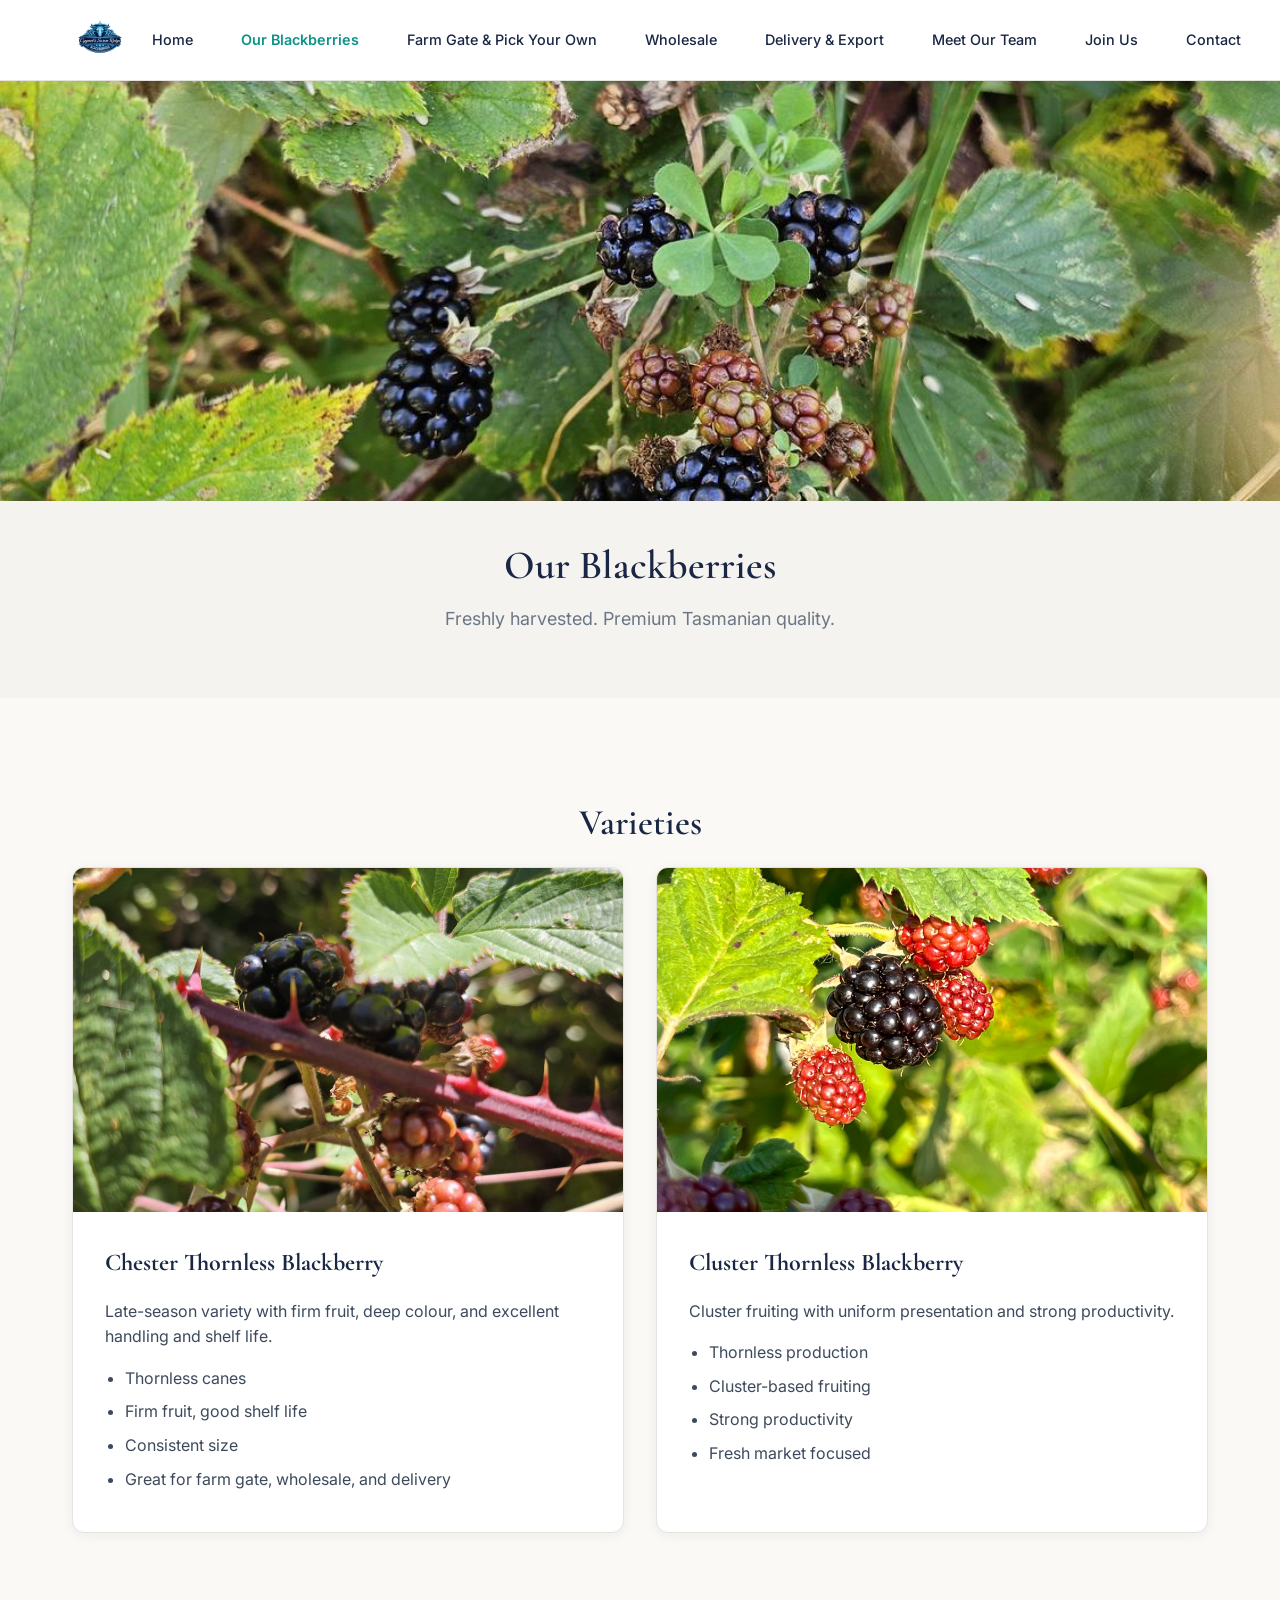
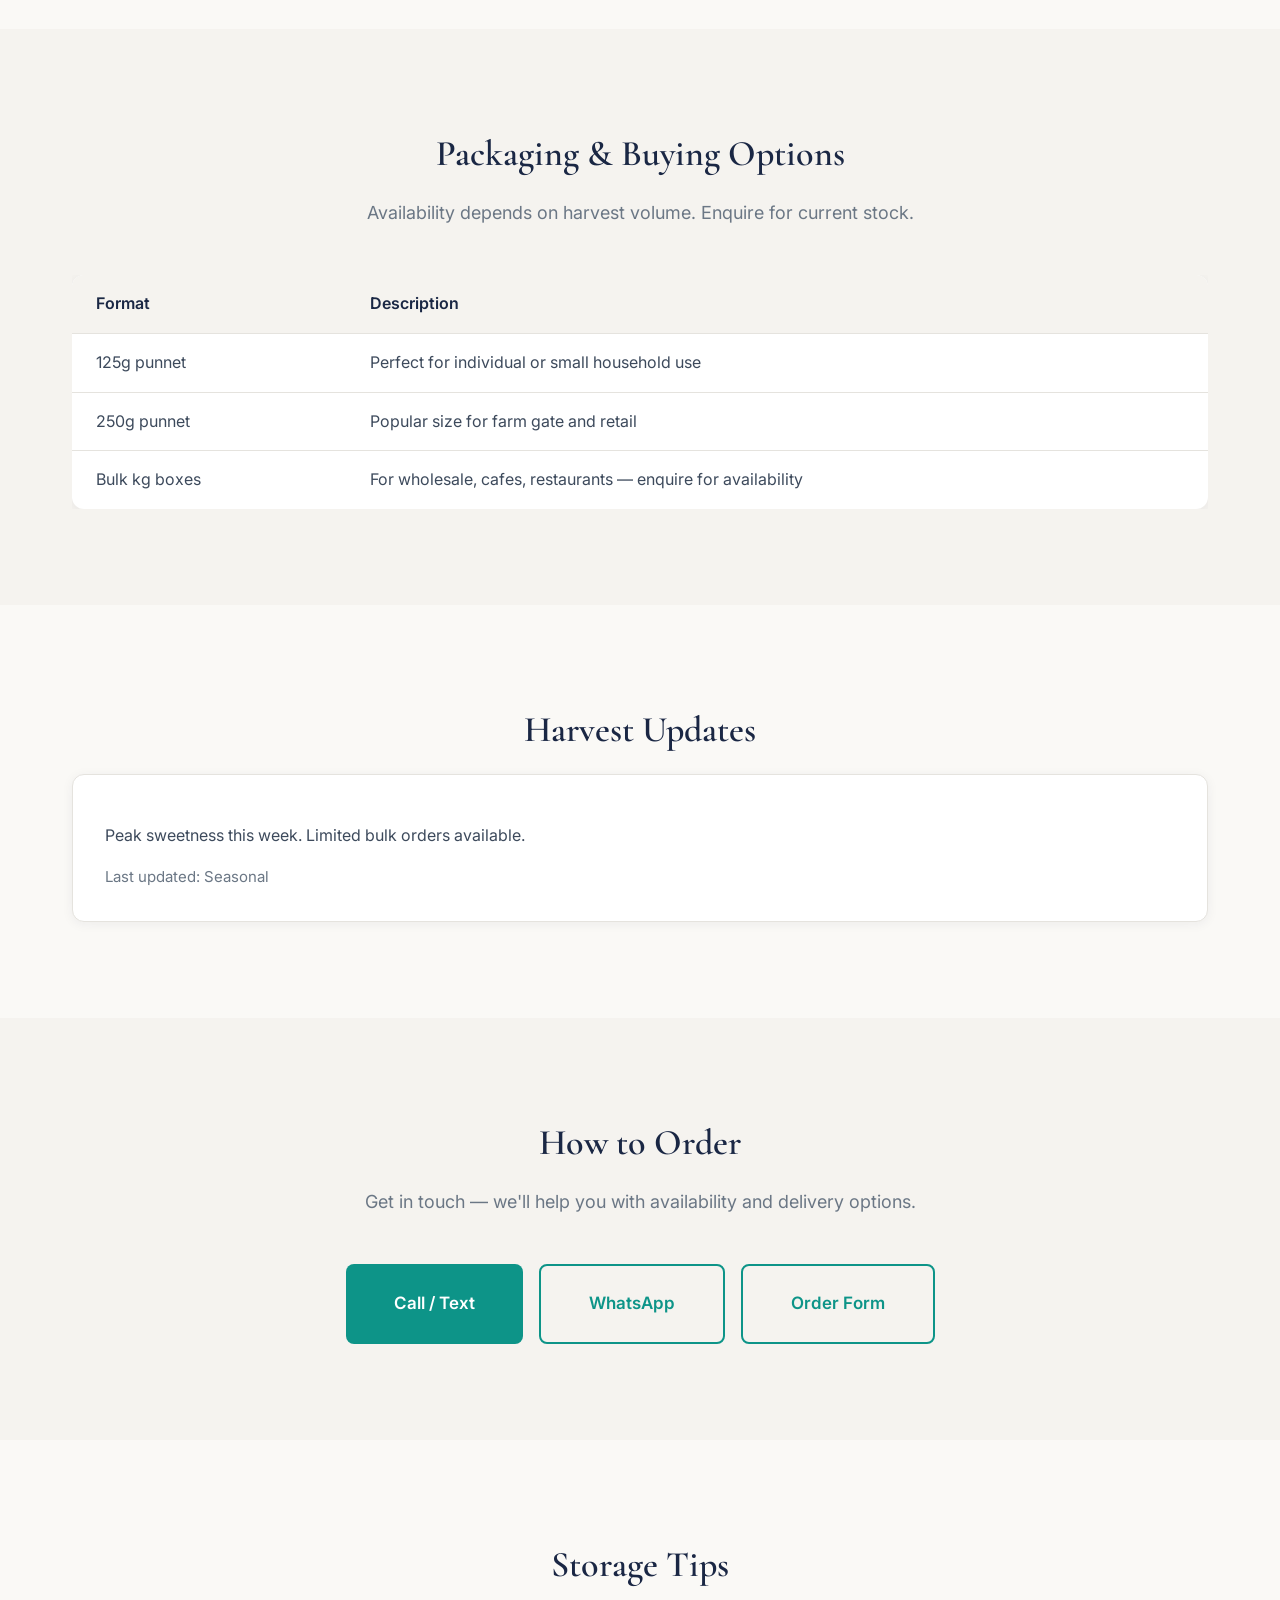
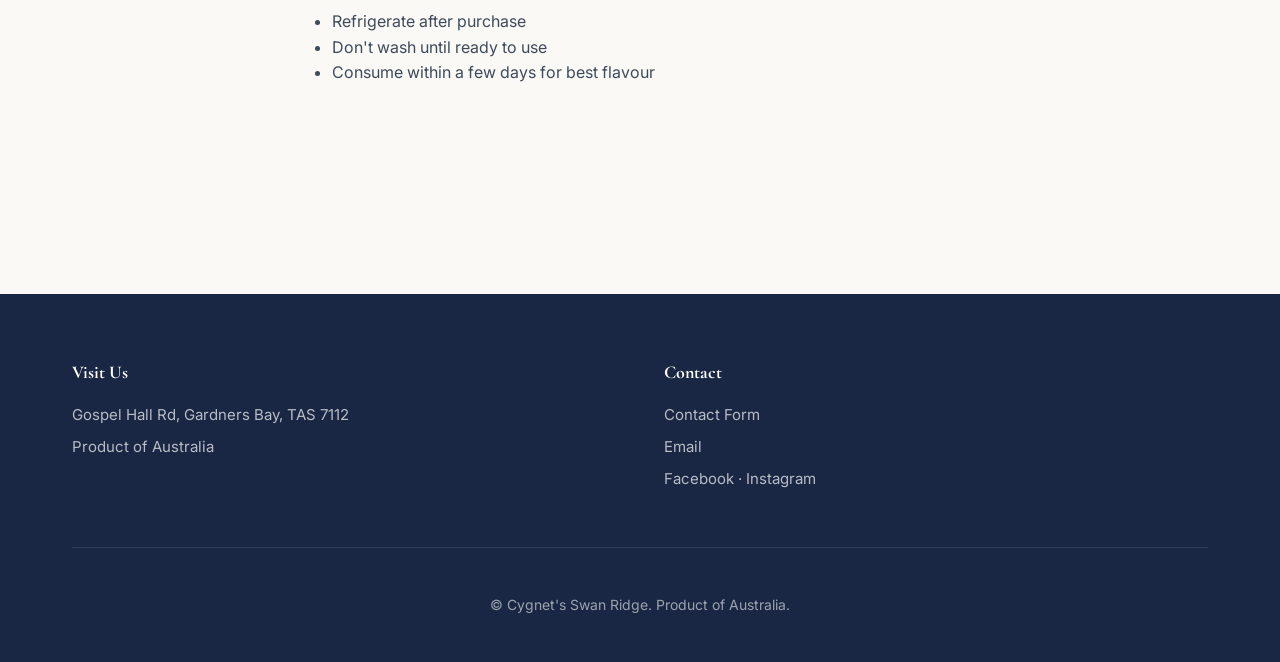
==== blackberries.html @ 9a91f0d4 "initial website page" ====
<!DOCTYPE html>
<html lang="en">
<head>
  <meta charset="UTF-8">
  <meta name="viewport" content="width=device-width, initial-scale=1.0">
  <title>Our Blackberries — Cygnet's Swan Ridge | Chester & Cluster Thornless Varieties</title>
  <meta name="description" content="Premium Chester Thornless and Cluster Thornless blackberries from Cygnet's Swan Ridge. Freshly harvested, Tasmanian grown. Punnets and bulk options. Order now.">
  <link rel="stylesheet" href="assets/css/main.css">
</head>
<body>
  <header class="site-header">
    <div class="container">
      <div class="header-inner">
        <a href="index.html" class="site-logo" aria-label="Cygnet's Swan Ridge Home">
          <img src="assets/images/logo/Updated_logo.png" alt="Cygnet's Swan Ridge — Premium Tasmanian Blackberries">
        </a>
        <button class="nav-toggle" aria-label="Toggle menu" type="button">☰</button>
        <nav class="main-nav">
          <ul>
            <li><a href="index.html">Home</a></li>
            <li><a href="blackberries.html" class="active">Our Blackberries</a></li>
            <li><a href="farm-gate.html">Farm Gate & Pick Your Own</a></li>
            <li><a href="wholesale.html">Wholesale</a></li>
            <li><a href="delivery-export.html">Delivery & Export</a></li>
            <li><a href="team.html">Meet Our Team</a></li>
            <li><a href="join.html">Join Us</a></li>
            <li><a href="contact.html">Contact</a></li>
          </ul>
        </nav>
      </div>
    </div>
  </header>

  <main>
    <section class="page-hero">
      <div class="page-hero__image">
        <img src="assets/images/blackberries/Black_3.jpg" alt="Fresh blackberries from Cygnet's Swan Ridge">
      </div>
      <div class="container">
        <h1>Our Blackberries</h1>
        <p>Freshly harvested. Premium Tasmanian quality.</p>
      </div>
    </section>

    <!-- Varieties -->
    <section class="section">
      <div class="container">
        <h2 class="section-title">Varieties</h2>
        <div class="variety-cards">
          <div class="variety-card">
            <div class="variety-card__image-wrap">
              <img src="assets/images/blackberries/Blac_1.jpg" alt="Chester Thornless blackberries on the vine" onerror="this.parentElement.classList.add('placeholder')">
            </div>
            <div class="variety-card__content">
              <h3>Chester Thornless Blackberry</h3>
              <p>Late-season variety with firm fruit, deep colour, and excellent handling and shelf life.</p>
              <ul>
                <li>Thornless canes</li>
                <li>Firm fruit, good shelf life</li>
                <li>Consistent size</li>
                <li>Great for farm gate, wholesale, and delivery</li>
              </ul>
            </div>
          </div>
          <div class="variety-card">
            <div class="variety-card__image-wrap">
              <img src="assets/images/blackberries/Black_2.jpg" alt="Cluster Thornless blackberries" onerror="this.parentElement.classList.add('placeholder')">
            </div>
            <div class="variety-card__content">
              <h3>Cluster Thornless Blackberry</h3>
              <p>Cluster fruiting with uniform presentation and strong productivity.</p>
              <ul>
                <li>Thornless production</li>
                <li>Cluster-based fruiting</li>
                <li>Strong productivity</li>
                <li>Fresh market focused</li>
              </ul>
            </div>
          </div>
        </div>
      </div>
    </section>

    <!-- Packaging & Buying Options -->
    <section class="section section--alt">
      <div class="container">
        <h2 class="section-title">Packaging & Buying Options</h2>
        <p class="section-subtitle mb-2xl">Availability depends on harvest volume. Enquire for current stock.</p>
        <div class="packaging-table-wrap">
        <table class="packaging-table">
          <thead>
            <tr>
              <th>Format</th>
              <th>Description</th>
            </tr>
          </thead>
          <tbody>
            <tr>
              <td>125g punnet</td>
              <td>Perfect for individual or small household use</td>
            </tr>
            <tr>
              <td>250g punnet</td>
              <td>Popular size for farm gate and retail</td>
            </tr>
            <tr>
              <td>Bulk kg boxes</td>
              <td>For wholesale, cafes, restaurants — enquire for availability</td>
            </tr>
          </tbody>
        </table>
        </div>
      </div>
    </section>

    <!-- Harvest Updates -->
    <section class="section">
      <div class="container">
        <h2 class="section-title">Harvest Updates</h2>
        <div id="harvest-updates" class="card">
          <p class="mb-0">Peak sweetness this week. Limited bulk orders available.</p>
          <p class="mb-0" style="margin-top: var(--space-md); font-size: 0.9375rem; color: var(--color-body-muted);">Last updated: Seasonal</p>
        </div>
      </div>
    </section>

    <!-- How to Order -->
    <section class="section section--alt">
      <div class="container">
        <h2 class="section-title">How to Order</h2>
        <p class="section-subtitle mb-2xl">Get in touch — we'll help you with availability and delivery options.</p>
        <div class="hero__ctas" style="justify-content: center;">
          <a href="tel:+61400000000" class="btn btn--primary btn--lg">Call / Text</a>
          <a href="https://wa.me/61400000000" class="btn btn--secondary btn--lg" target="_blank" rel="noopener">WhatsApp</a>
          <a href="contact.html" class="btn btn--secondary btn--lg">Order Form</a>
        </div>
      </div>
    </section>

    <!-- Storage Tips -->
    <section class="section">
      <div class="container container--narrow">
        <h2 class="section-title">Storage Tips</h2>
        <ul style="padding-left: 1.25rem; color: var(--color-body);">
          <li>Refrigerate after purchase</li>
          <li>Don't wash until ready to use</li>
          <li>Consume within a few days for best flavour</li>
        </ul>
      </div>
    </section>
  </main>

  <footer class="site-footer">
    <div class="container">
      <div class="footer-grid">
        <div class="footer-section">
          <h4>Visit Us</h4>
          <p>Gospel Hall Rd, Gardners Bay, TAS 7112</p>
          <p>Product of Australia</p>
        </div>
        <div class="footer-section">
          <h4>Contact</h4>
          <p><a href="contact.html">Contact Form</a></p>
          <p><a href="mailto:hello@cygnetswanridge.com.au">Email</a></p>
          <p><a href="#" aria-label="Facebook">Facebook</a> · <a href="#" aria-label="Instagram">Instagram</a></p>
        </div>
      </div>
      <div class="footer-bottom">
        <p>© Cygnet's Swan Ridge. Product of Australia.</p>
      </div>
    </div>
  </footer>

  <script src="assets/js/nav.js"></script>
  <script src="assets/js/harvest-updates.js"></script>
</body>
</html>
---- assets/css/main.css ----
/* Cygnet's Swan Ridge — Main Stylesheet */
@import url('https://fonts.googleapis.com/css2?family=Cormorant+Garamond:ital,wght@0,400;0,500;0,600;0,700;1,400&family=Inter:wght@400;500;600;700&display=swap');

@import 'variables.css';
@import 'reset.css';
@import 'layout.css';
@import 'components.css';

/* Utility */
.text-center { text-align: center; }
.mb-0 { margin-bottom: 0; }
.mb-lg { margin-bottom: var(--space-lg); }
.mb-xl { margin-bottom: var(--space-xl); }
.mb-2xl { margin-bottom: var(--space-2xl); }
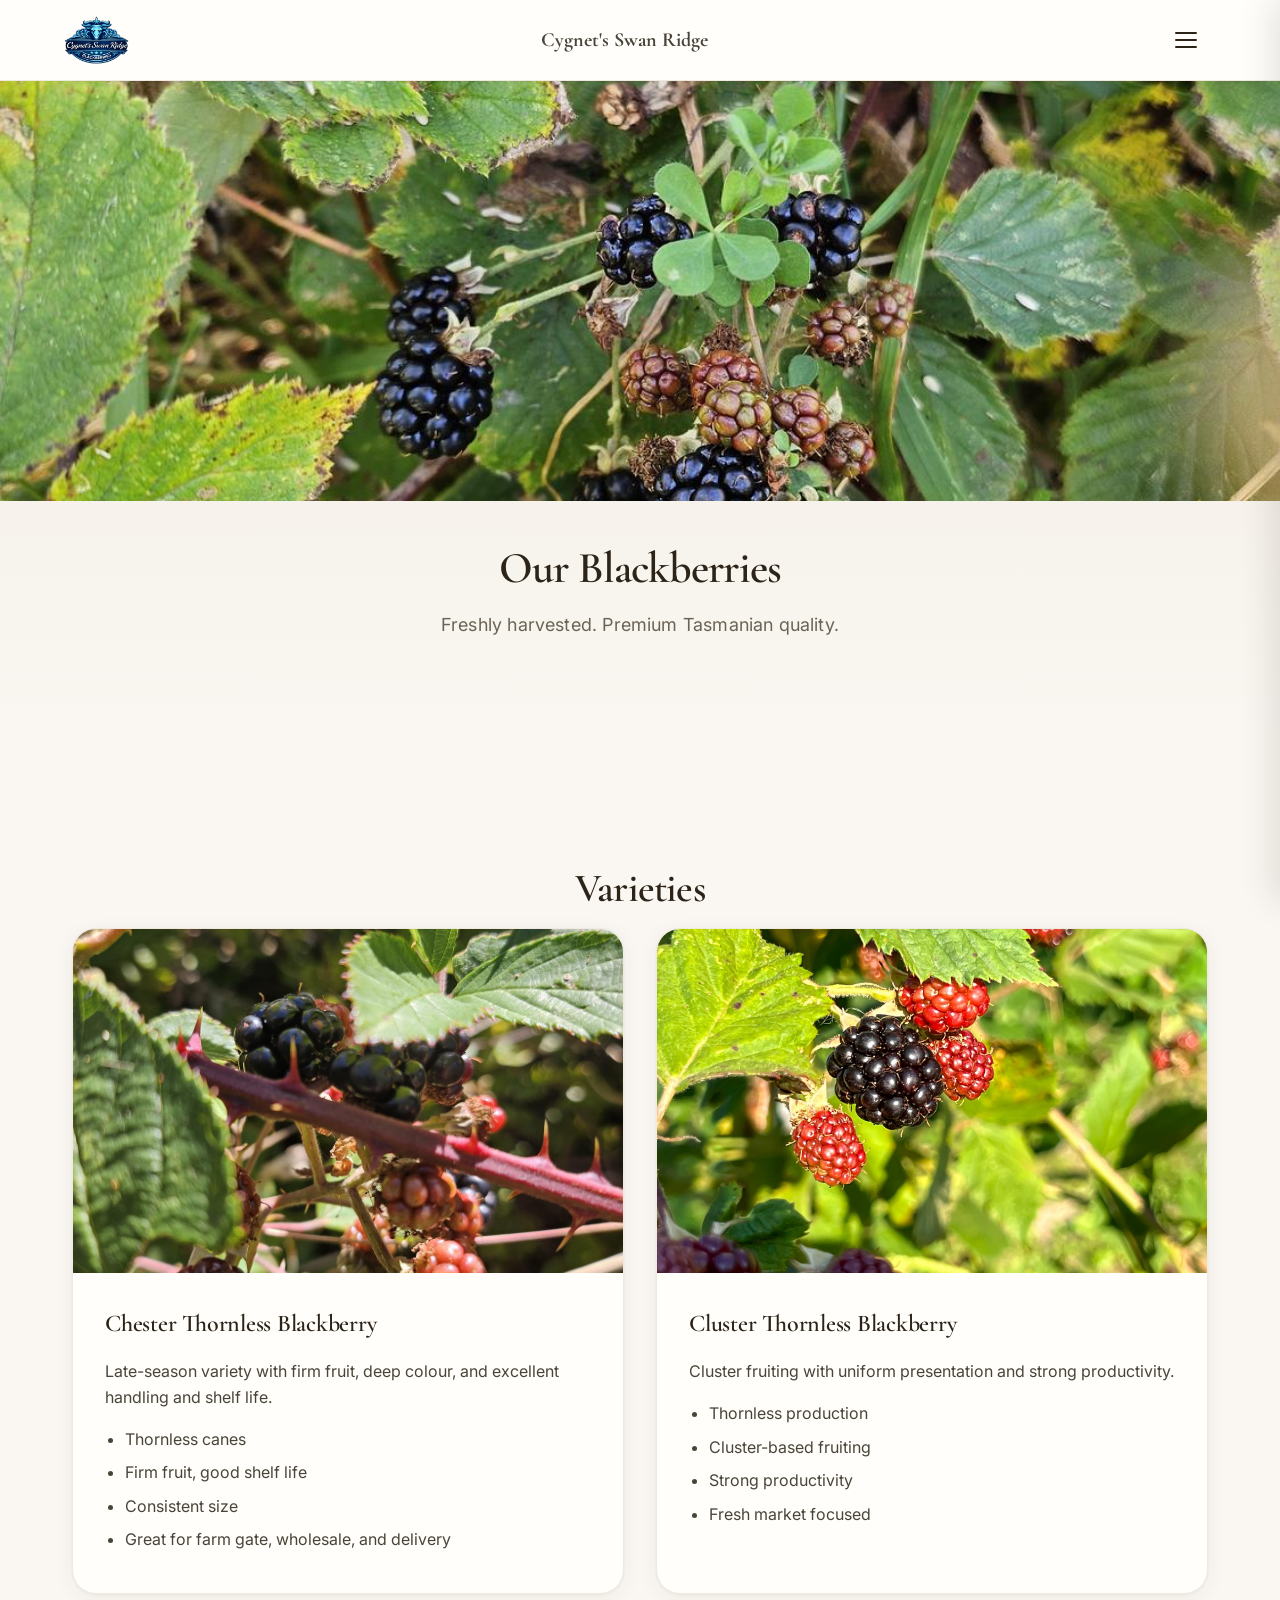
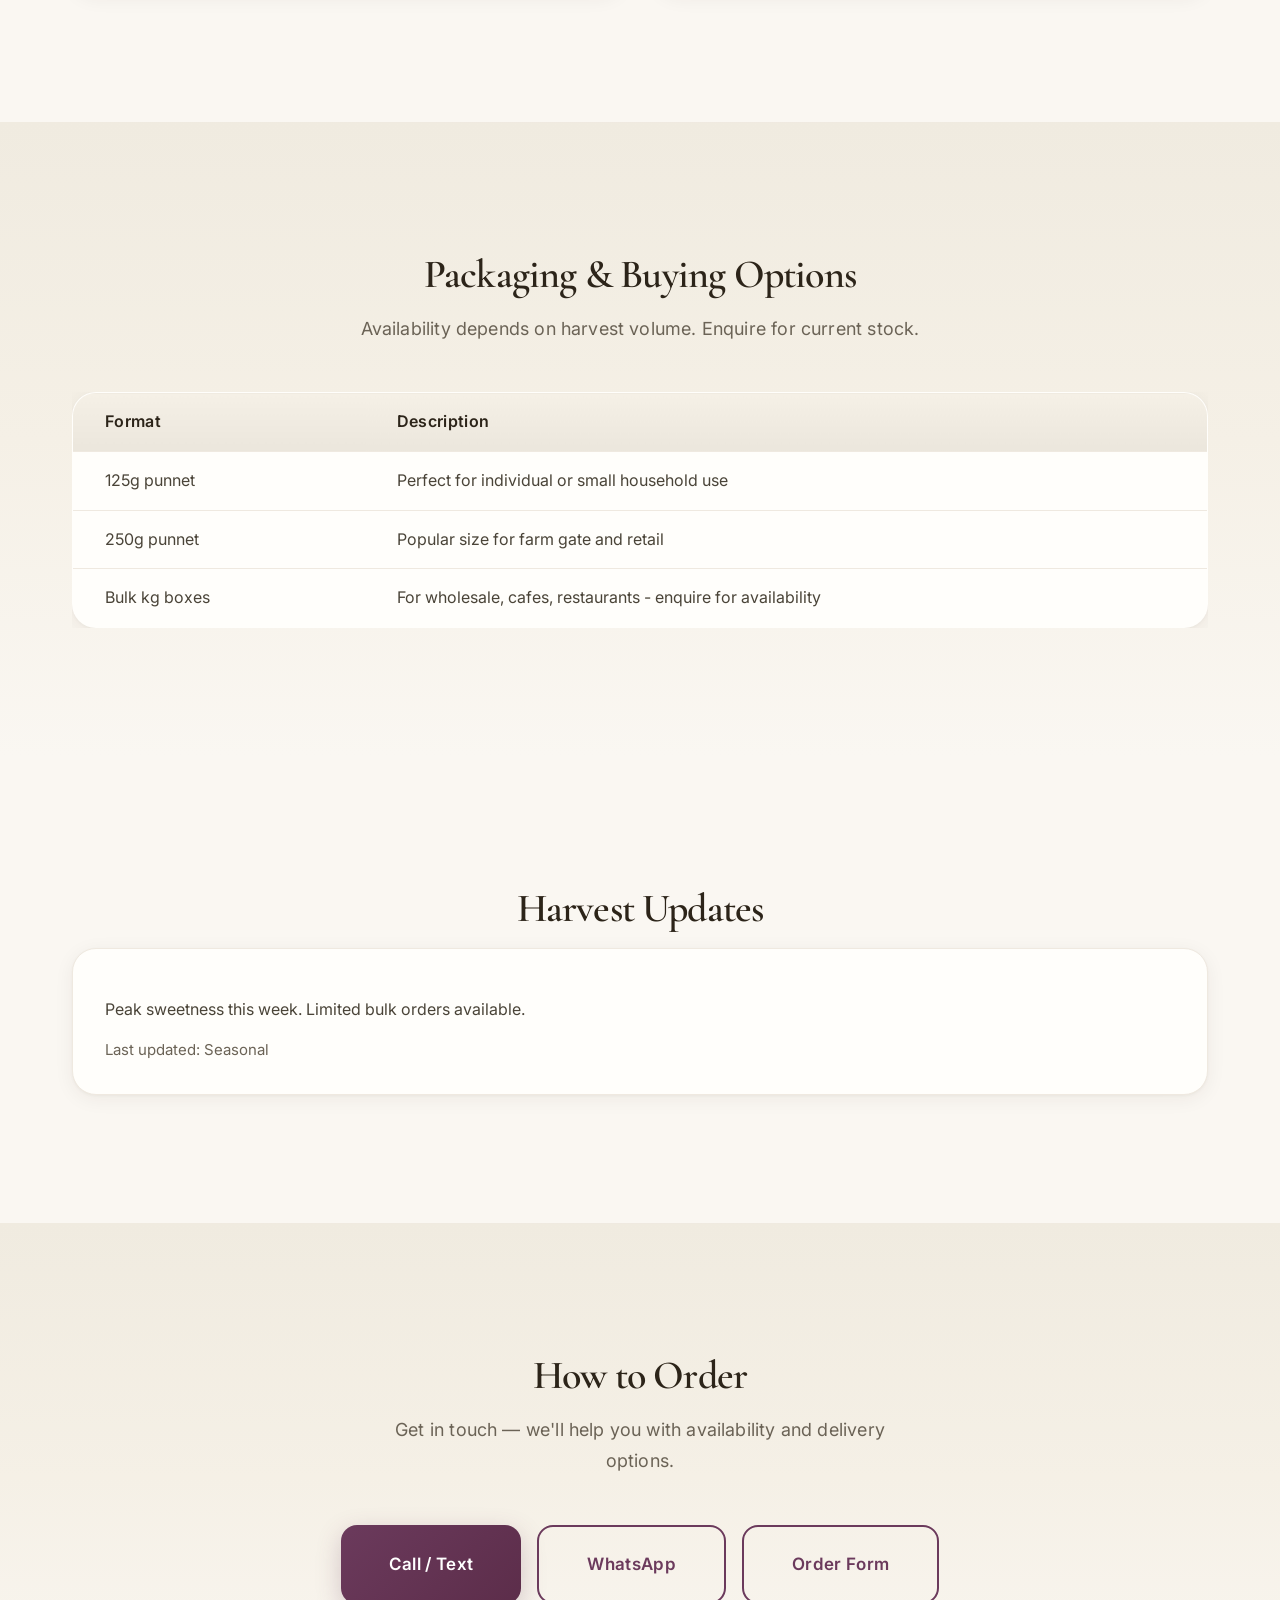
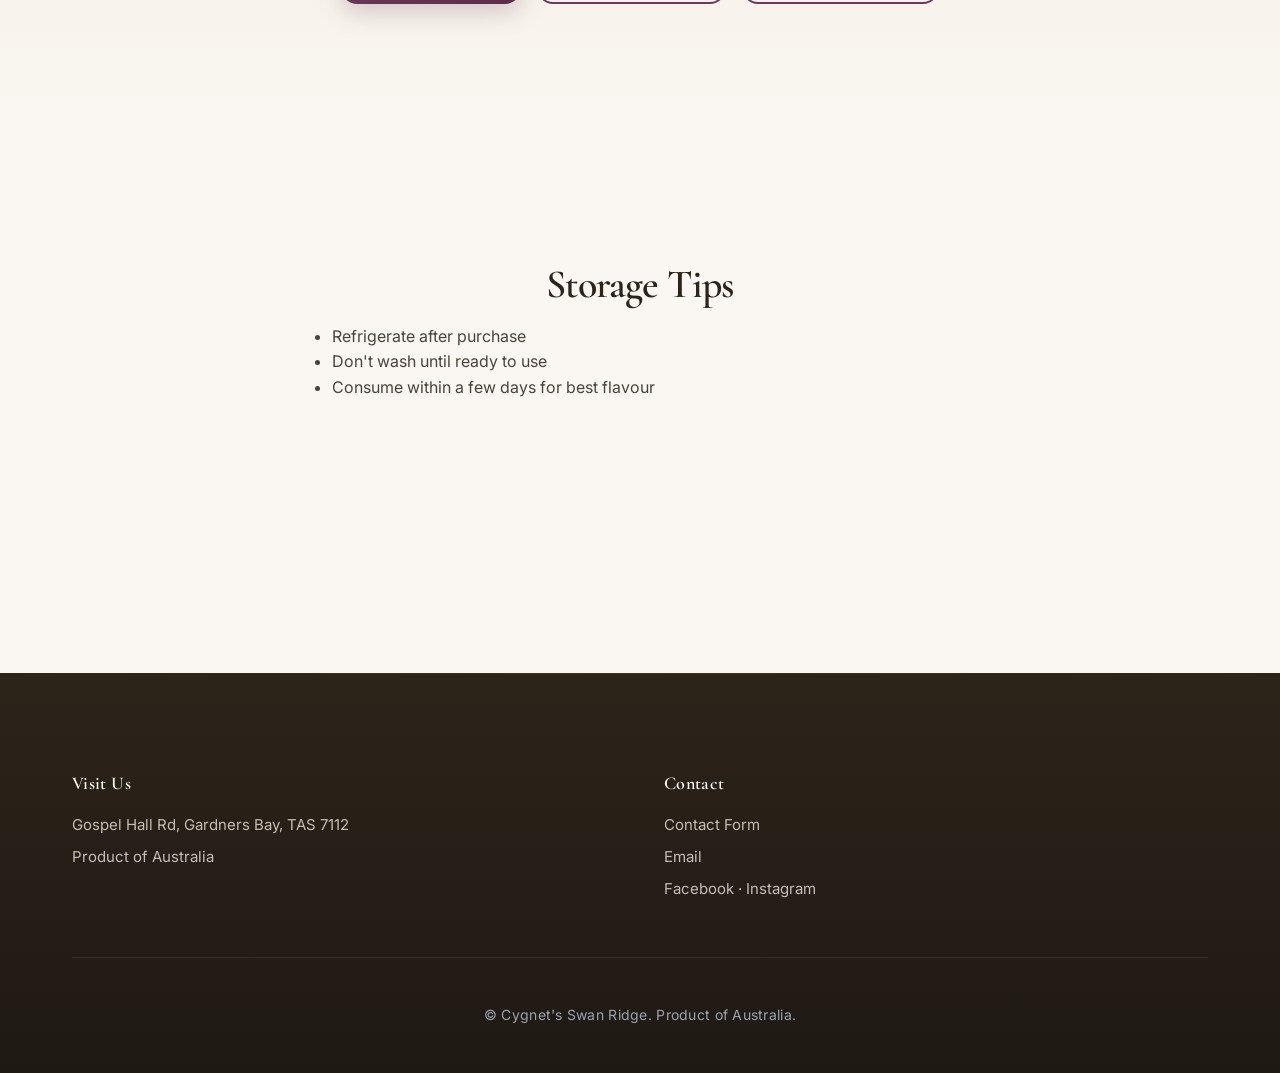
==== commit c4a9367e: "update the theme and color for the website" ====
--- a/blackberries.html
+++ b/blackberries.html
@@ -11,10 +11,11 @@
   <header class="site-header">
     <div class="container">
       <div class="header-inner">
-        <a href="index.html" class="site-logo" aria-label="Cygnet's Swan Ridge Home">
-          <img src="assets/images/logo/Updated_logo.png" alt="Cygnet's Swan Ridge — Premium Tasmanian Blackberries">
+        <a href="index.html" class="site-brand" aria-label="Cygnet's Swan Ridge Home">
+          <img src="assets/images/logo/Updated_logo_nobg.png" alt="" class="site-logo__img">
         </a>
-        <button class="nav-toggle" aria-label="Toggle menu" type="button">☰</button>
+        <a href="index.html" class="site-name" aria-label="Cygnet's Swan Ridge Home">Cygnet's Swan Ridge</a>
+        <button class="nav-toggle" aria-label="Toggle menu" type="button" aria-expanded="false"><span></span><span></span><span></span></button>
         <nav class="main-nav">
           <ul>
             <li><a href="index.html">Home</a></li>
@@ -27,6 +28,7 @@
             <li><a href="contact.html">Contact</a></li>
           </ul>
         </nav>
+        <div class="nav-overlay" aria-hidden="true"></div>
       </div>
     </div>
   </header>
@@ -105,7 +107,7 @@
             </tr>
             <tr>
               <td>Bulk kg boxes</td>
-              <td>For wholesale, cafes, restaurants — enquire for availability</td>
+              <td>For wholesale, cafes, restaurants - enquire for availability</td>
             </tr>
           </tbody>
         </table>
--- a/assets/css/main.css
+++ b/assets/css/main.css
@@ -1,10 +1,20 @@
 /* Cygnet's Swan Ridge — Main Stylesheet */
-@import url('https://fonts.googleapis.com/css2?family=Cormorant+Garamond:ital,wght@0,400;0,500;0,600;0,700;1,400&family=Inter:wght@400;500;600;700&display=swap');
+@import url('https://fonts.googleapis.com/css2?family=Cormorant+Garamond:ital,wght@0,400;0,500;0,600;0,700;1,400&family=Great+Vibes&family=Inter:wght@400;500;600;700&display=swap');
 
 @import 'variables.css';
 @import 'reset.css';
 @import 'layout.css';
 @import 'components.css';
+
+/* Base polish */
+html {
+  -webkit-font-smoothing: antialiased;
+  -moz-osx-font-smoothing: grayscale;
+}
+
+body {
+  font-feature-settings: "kern" 1, "liga" 1;
+}
 
 /* Utility */
 .text-center { text-align: center; }
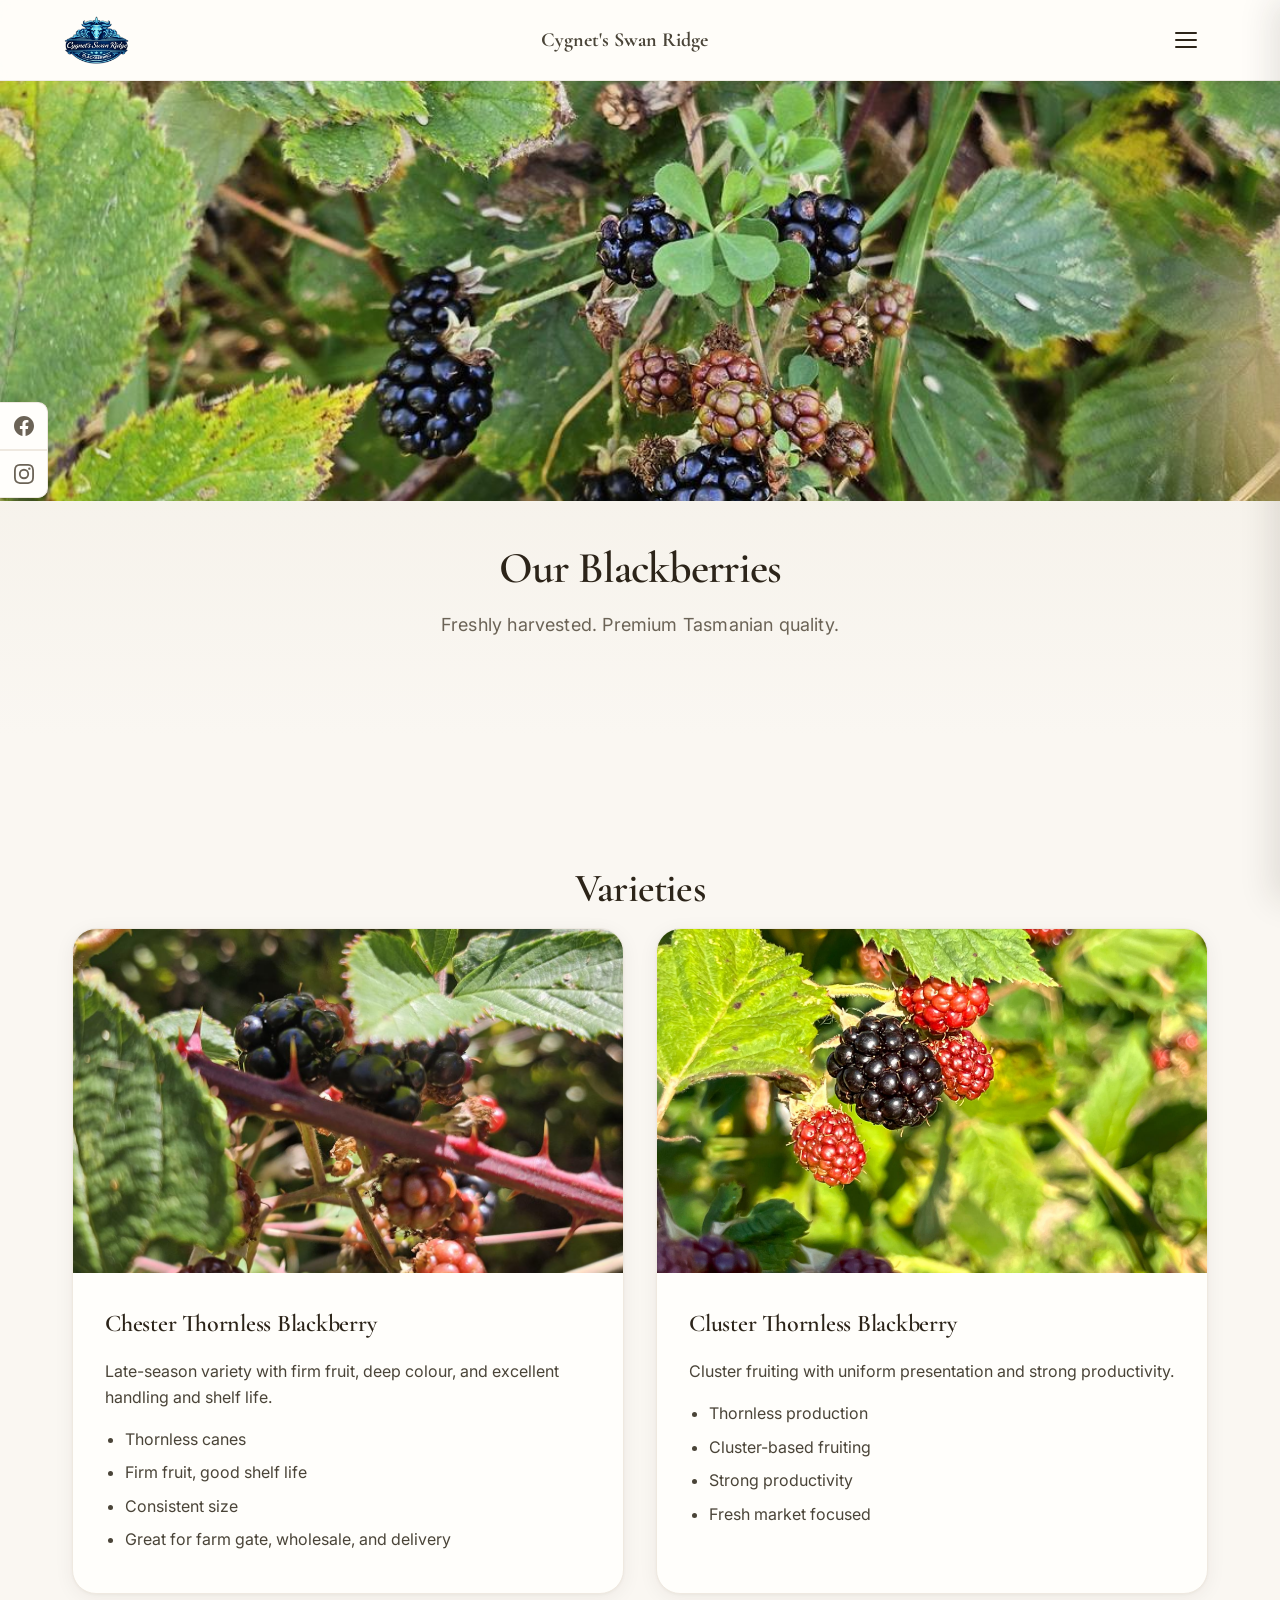
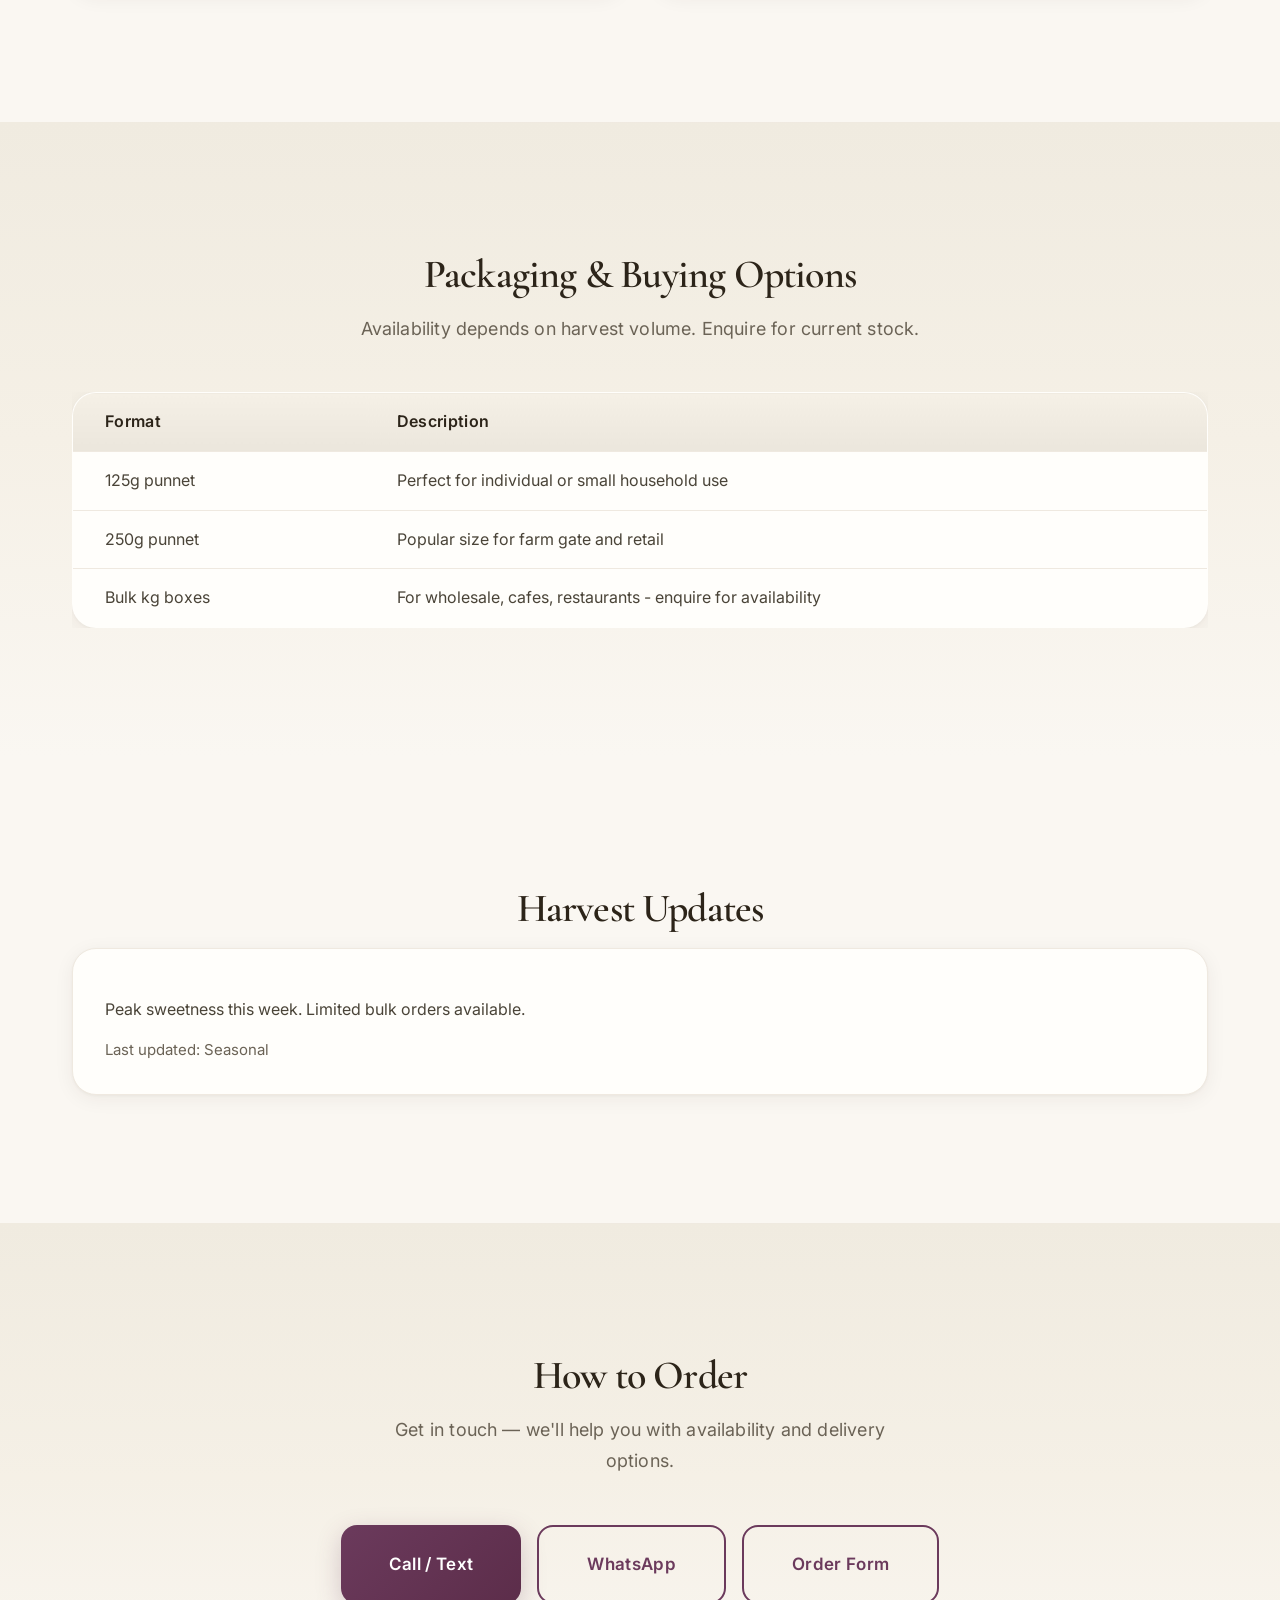
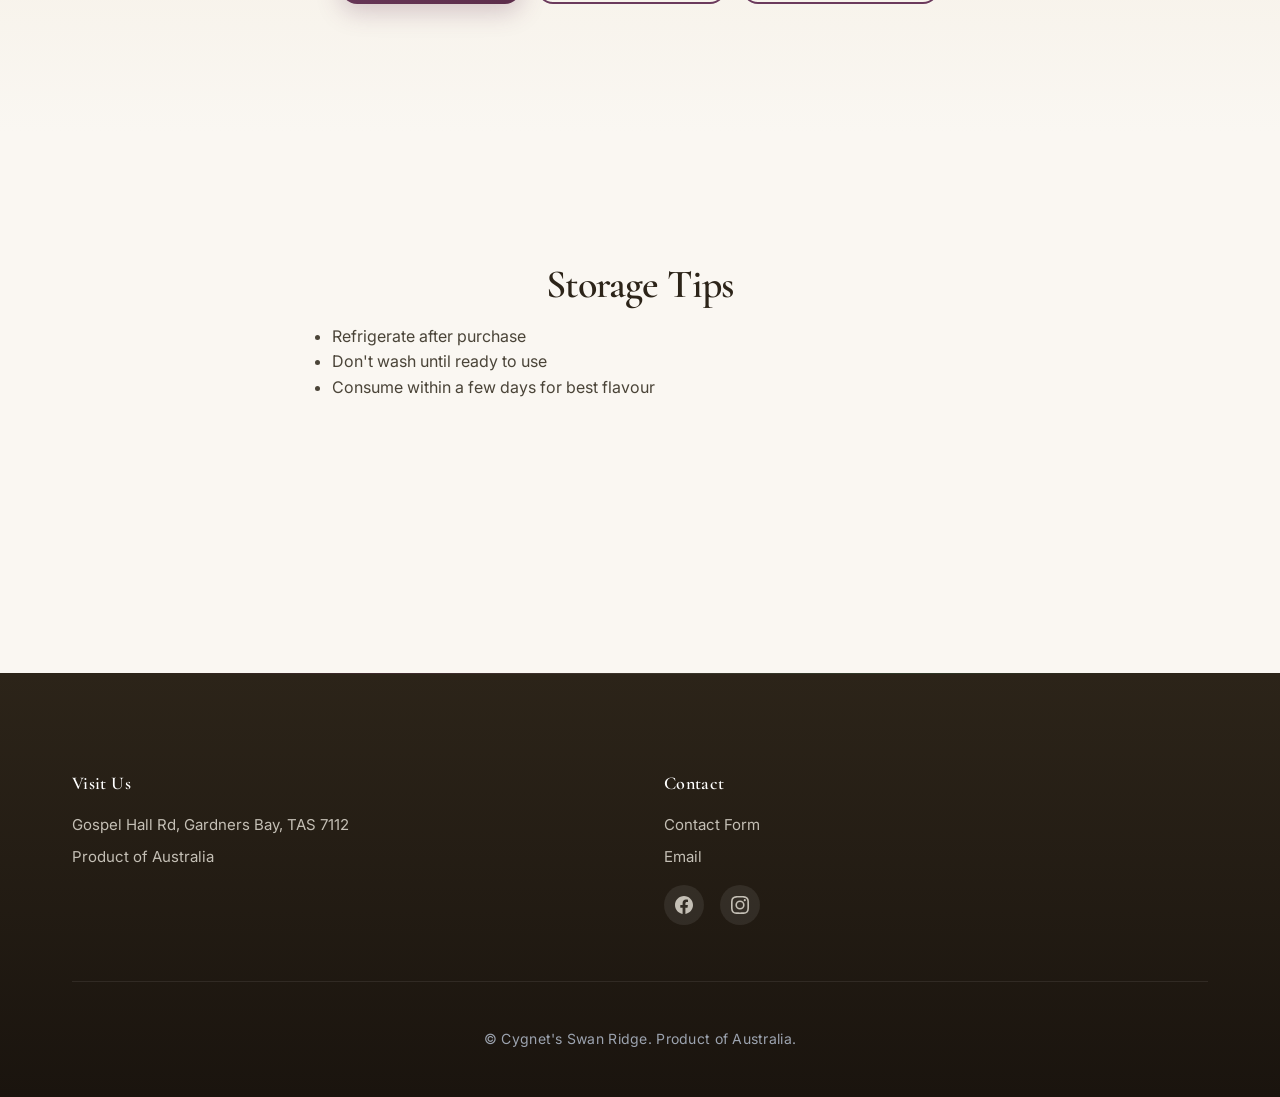
==== commit bd044eb0: "add the scroll version and icon to the facebook & insta" ====
--- a/blackberries.html
+++ b/blackberries.html
@@ -164,16 +164,34 @@
           <h4>Contact</h4>
           <p><a href="contact.html">Contact Form</a></p>
           <p><a href="mailto:hello@cygnetswanridge.com.au">Email</a></p>
-          <p><a href="#" aria-label="Facebook">Facebook</a> · <a href="#" aria-label="Instagram">Instagram</a></p>
+          <div class="footer-social">
+            <a href="#" class="social-facebook" aria-label="Facebook" target="_blank" rel="noopener noreferrer">
+              <svg viewBox="0 0 24 24"><path d="M24 12.073c0-6.627-5.373-12-12-12s-12 5.373-12 12c0 5.99 4.388 10.954 10.125 11.854v-8.385H7.078v-3.47h3.047V9.43c0-3.007 1.792-4.669 4.533-4.669 1.312 0 2.686.235 2.686.235v2.953H15.83c-1.491 0-1.956.925-1.956 1.874v2.25h3.328l-.532 3.47h-2.796v8.385C19.612 23.027 24 18.062 24 12.073z"/></svg>
+            </a>
+            <a href="#" class="social-instagram" aria-label="Instagram" target="_blank" rel="noopener noreferrer">
+              <svg viewBox="0 0 24 24"><path d="M12 2.163c3.204 0 3.584.012 4.85.07 3.252.148 4.771 1.691 4.919 4.919.058 1.265.069 1.645.069 4.849 0 3.205-.012 3.584-.069 4.849-.149 3.225-1.664 4.771-4.919 4.919-1.266.058-1.644.07-4.85.07-3.204 0-3.584-.012-4.849-.07-3.26-.149-4.771-1.699-4.919-4.92-.058-1.265-.07-1.644-.07-4.849 0-3.204.013-3.583.07-4.849.149-3.227 1.664-4.771 4.919-4.919 1.266-.057 1.645-.069 4.849-.069zM12 0C8.741 0 8.333.014 7.053.072 2.695.272.273 2.69.073 7.052.014 8.333 0 8.741 0 12c0 3.259.014 3.668.072 4.948.2 4.358 2.618 6.78 6.98 6.98C8.333 23.986 8.741 24 12 24c3.259 0 3.668-.014 4.948-.072 4.354-.2 6.782-2.618 6.979-6.98.059-1.28.073-1.689.073-4.948 0-3.259-.014-3.667-.072-4.947-.196-4.354-2.617-6.78-6.979-6.98C15.668.014 15.259 0 12 0zm0 5.838a6.162 6.162 0 100 12.324 6.162 6.162 0 000-12.324zM12 16a4 4 0 110-8 4 4 0 010 8zm6.406-11.845a1.44 1.44 0 100 2.881 1.44 1.44 0 000-2.881z"/></svg>
+            </a>
+          </div>
         </div>
       </div>
       <div class="footer-bottom">
-        <p>© Cygnet's Swan Ridge. Product of Australia.</p>
+        <p>&copy; Cygnet's Swan Ridge. Product of Australia.</p>
       </div>
     </div>
   </footer>
 
+  <!-- Social Sidebar -->
+  <aside class="social-sidebar" aria-label="Social media links">
+    <a href="#" class="social-facebook" aria-label="Facebook" target="_blank" rel="noopener noreferrer">
+      <svg viewBox="0 0 24 24"><path d="M24 12.073c0-6.627-5.373-12-12-12s-12 5.373-12 12c0 5.99 4.388 10.954 10.125 11.854v-8.385H7.078v-3.47h3.047V9.43c0-3.007 1.792-4.669 4.533-4.669 1.312 0 2.686.235 2.686.235v2.953H15.83c-1.491 0-1.956.925-1.956 1.874v2.25h3.328l-.532 3.47h-2.796v8.385C19.612 23.027 24 18.062 24 12.073z"/></svg>
+    </a>
+    <a href="#" class="social-instagram" aria-label="Instagram" target="_blank" rel="noopener noreferrer">
+      <svg viewBox="0 0 24 24"><path d="M12 2.163c3.204 0 3.584.012 4.85.07 3.252.148 4.771 1.691 4.919 4.919.058 1.265.069 1.645.069 4.849 0 3.205-.012 3.584-.069 4.849-.149 3.225-1.664 4.771-4.919 4.919-1.266.058-1.644.07-4.85.07-3.204 0-3.584-.012-4.849-.07-3.26-.149-4.771-1.699-4.919-4.92-.058-1.265-.07-1.644-.07-4.849 0-3.204.013-3.583.07-4.849.149-3.227 1.664-4.771 4.919-4.919 1.266-.057 1.645-.069 4.849-.069zM12 0C8.741 0 8.333.014 7.053.072 2.695.272.273 2.69.073 7.052.014 8.333 0 8.741 0 12c0 3.259.014 3.668.072 4.948.2 4.358 2.618 6.78 6.98 6.98C8.333 23.986 8.741 24 12 24c3.259 0 3.668-.014 4.948-.072 4.354-.2 6.782-2.618 6.979-6.98.059-1.28.073-1.689.073-4.948 0-3.259-.014-3.667-.072-4.947-.196-4.354-2.617-6.78-6.979-6.98C15.668.014 15.259 0 12 0zm0 5.838a6.162 6.162 0 100 12.324 6.162 6.162 0 000-12.324zM12 16a4 4 0 110-8 4 4 0 010 8zm6.406-11.845a1.44 1.44 0 100 2.881 1.44 1.44 0 000-2.881z"/></svg>
+    </a>
+  </aside>
+
   <script src="assets/js/nav.js"></script>
   <script src="assets/js/harvest-updates.js"></script>
+  <script src="assets/js/animations.js"></script>
 </body>
 </html>
